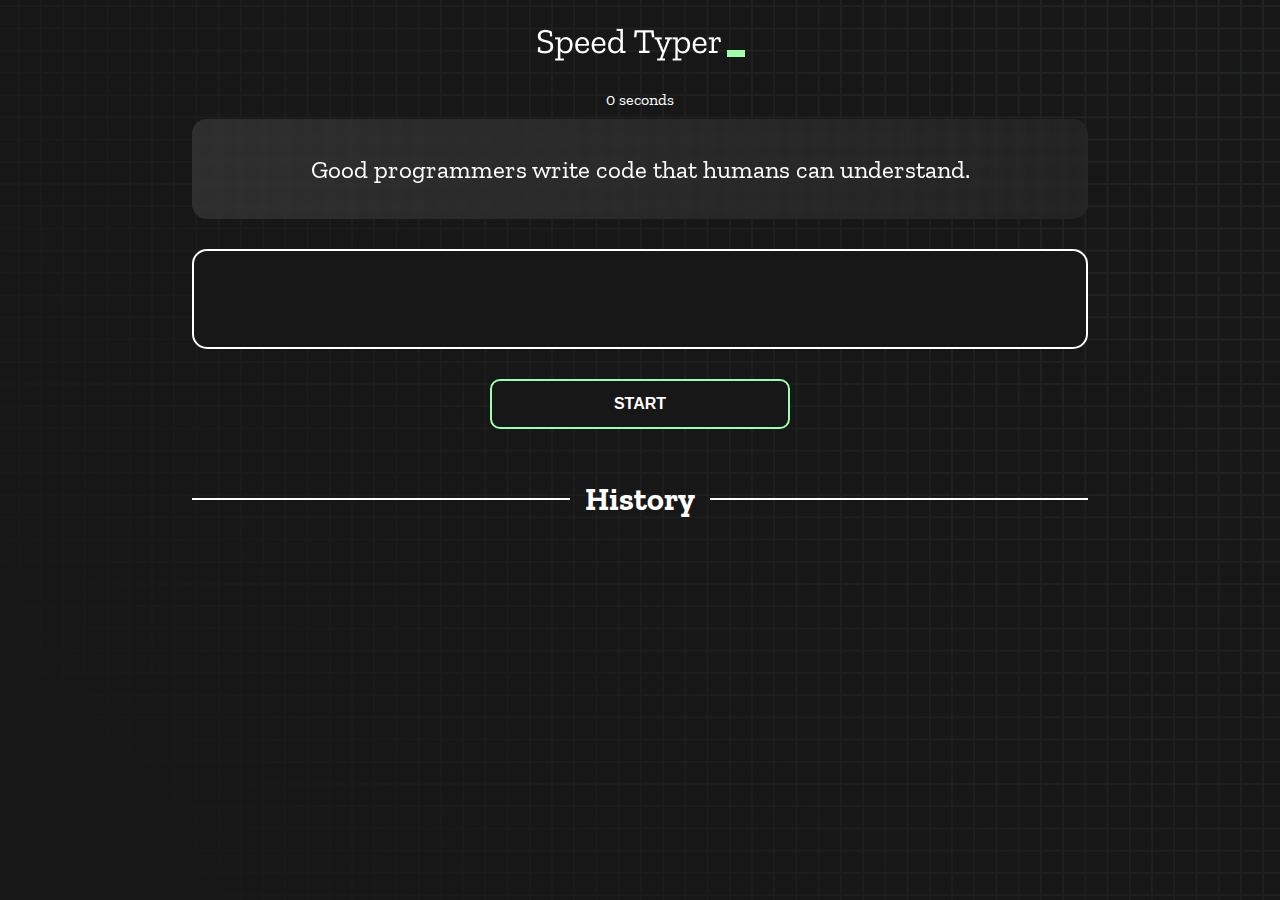
==== index.html @ f3b8fdb4 "Initial commit" ====
<!DOCTYPE html>
<html lang="en">
  <head>
    <meta charset="UTF-8" />
    <meta http-equiv="X-UA-Compatible" content="IE=edge" />
    <meta name="viewport" content="width=device-width, initial-scale=1.0" />
    <title>Speed Monster</title>
    <link rel="stylesheet" href="styles.css" />
    <link rel="preconnect" href="https://fonts.googleapis.com" />
    <link rel="preconnect" href="https://fonts.gstatic.com" crossorigin />
    <link
      href="https://fonts.googleapis.com/css2?family=Zilla+Slab:wght@300;400;500&display=swap"
      rel="stylesheet"
    />
  </head>
  <body>
    <h1 class="title"><img src="./logo.png" /></h1>
    <div id="show-time">0 seconds</div>

    <div class="box-container">
      <div id="question"></div>

      <div id="display" class="inactive"></div>

      <div class="buttons">
        <button id="starts">START</button>
      </div>

      <div class="divider-container">
        <div class="line"></div>
        <h1 class="title2">History</h1>
        <div class="line"></div>
      </div>
      <div id="histories"></div>
    </div>

    <div id="countdown"></div>
    <div id="modal-background" class="hidden"></div>
    <div id="result" class="hidden"></div>

    <script src="./history.js"></script>
    <script src="./script.js"></script>
  </body>
</html>
---- styles.css ----
* {
  padding: 0;
  margin: 0;
  box-sizing: border-box;
}

body {
  background-image: url("./bg.png");
  background-size: cover;
  background-position: left top;
  font-family: "Zilla Slab", serif;
}

.box-container {
  width: 70%;
  margin: 0 auto;
}

#question {
  height: 100px;
  display: flex;
  align-items: center;
  justify-content: center;
  color: white;
  font-size: 25px;
  border-radius: 15px;
  background: rgb(255, 255, 255);
  background: linear-gradient(
    92.49deg,
    rgba(255, 255, 255, 0.1) 0.18%,
    rgba(255, 255, 255, 0.05) 99.85%
  );
  backdrop-filter: blur(5px);
  margin-bottom: 30px;
}

#display {
  height: 100px;
  display: flex;
  flex-wrap: wrap;
  align-items: center;
  padding-left: 5rem;
  color: white;
  font-size: 32px;
  background-color: #171717;
  border: 2px solid #9dffad;
  border-radius: 15px;
}

#countdown {
  position: fixed;
  height: 100vh;
  width: 100vw;
  background-color: rgba(0, 0, 0, 0.8);
  top: 0;
  left: 0;
  display: flex;
  align-items: center;
  justify-content: center;
  font-size: 3rem;
  color: white;
  display: none;
}
#result {
  position: fixed;
  top: 10%; 
  left: 10%;
  transform: translate(-50%, -50%);
  height: 250px;
  width: 400px;
  background-color: #171717;
  border-radius: 15px;
  border: 2px solid #9dffad;
  color: white;
  text-align: center;
  padding: 2rem;
}
#show-time{
  text-align: center;
  color: white;
  margin: 10px 0;
}

.green {
  color: #9dffad;
}
.red {
  color: #eb6565;
}
.bold {
  font-weight: 700;
}
.inactive {
  border: 2px solid white !important;
}
.hidden {
  display: none;
}
.title {
  text-align: center;
  color: white;
  margin: 20px 0;
}

.divider-container {
  height: 80px;
  display: flex;
  justify-content: center;
  align-items: center;
  gap: 15px;
  margin: 0 auto;
}

.line {
  height: 2px;
  background: white;
  width: 100%;
}

.title2 {
  color: white;
  display: block;
}

.buttons {
  display: flex;
  justify-content: center;
  margin: 30px 0;
}
button {
  padding: 10px 20px;
  border: none;
  font-size: 16px;
  font-weight: bold;
  width: 300px;
  height: 50px;
  color: white;
  background-color: #171717;
  border-radius: 10px;
  border: 2px solid #9dffad;
  cursor: pointer;
}

#histories {
  display: flex;
  flex-wrap: wrap;
  justify-content: space-around;
}

.card {
  width: 100%;
  height: 100%;
  padding: 50px;
  display: flex;
  justify-content: space-between;
  align-items: center;
  padding: 20px 30px;
  color: white;
  border-radius: 15px;
  background: rgb(255, 255, 255);
  background: linear-gradient(
    92.49deg,
    rgba(255, 255, 255, 0.1) 0.18%,
    rgba(255, 255, 255, 0.05) 99.85%
  );
  backdrop-filter: blur(5px);
  margin-bottom: 30px;
}

#modal-background {
  background: rgb(255, 255, 255);
  background: linear-gradient(
    92.49deg,
    rgba(255, 255, 255, 0.1) 0.18%,
    rgba(255, 255, 255, 0.05) 99.85%
  );
  backdrop-filter: blur(5px);
  height: 100vh;
  width: 100%;
  position: fixed;
  top: 0;
}

@media only screen and (max-width: 700px) {
  .box-container {
    padding: 0 20px;
    width: 100%;
  }
  .card {
    flex-direction: column;
  }
}
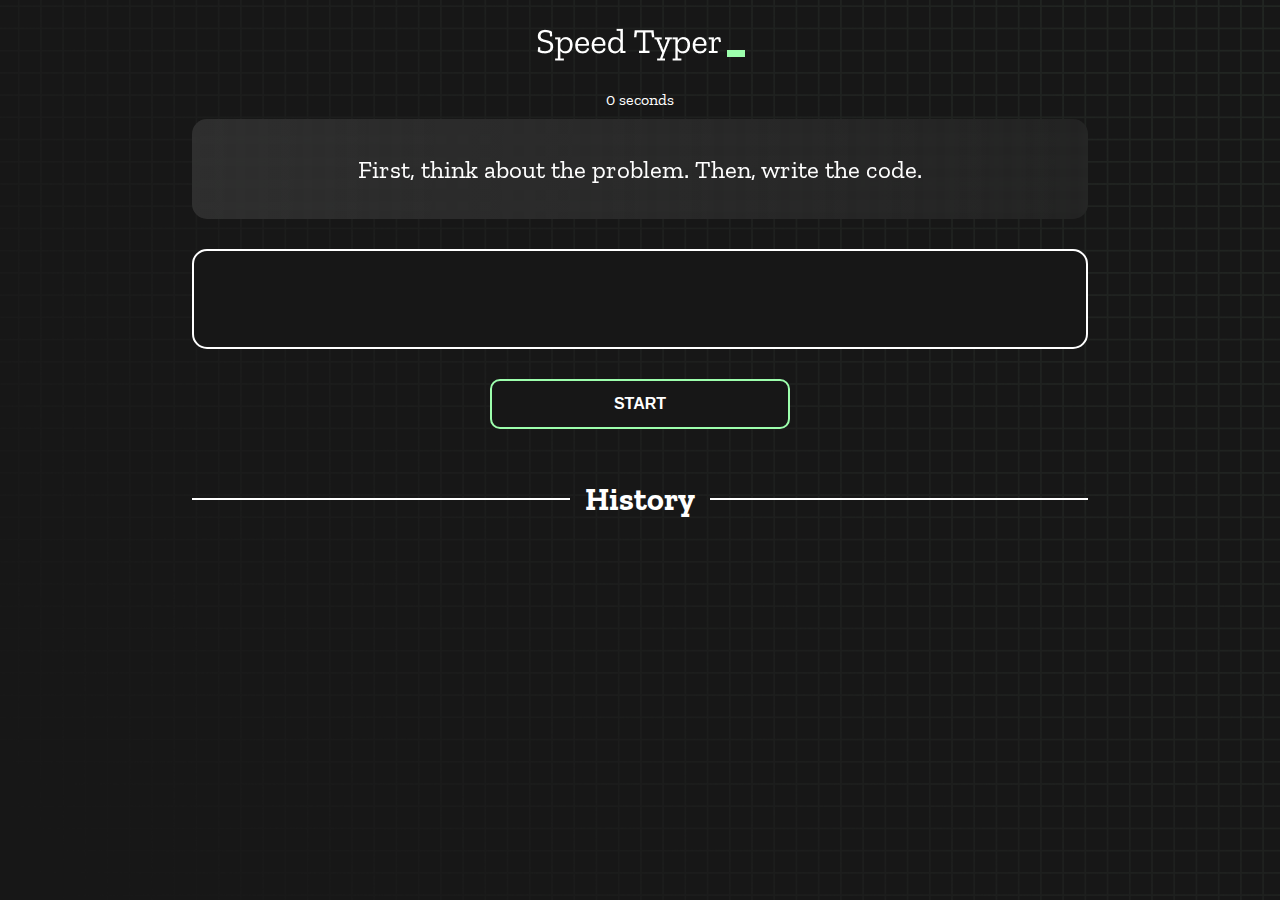
==== commit 1ebc42fc: "title change test" ====
--- a/index.html
+++ b/index.html
@@ -1,44 +1,44 @@
 <!DOCTYPE html>
 <html lang="en">
-  <head>
-    <meta charset="UTF-8" />
-    <meta http-equiv="X-UA-Compatible" content="IE=edge" />
-    <meta name="viewport" content="width=device-width, initial-scale=1.0" />
-    <title>Speed Monster</title>
-    <link rel="stylesheet" href="styles.css" />
-    <link rel="preconnect" href="https://fonts.googleapis.com" />
-    <link rel="preconnect" href="https://fonts.gstatic.com" crossorigin />
-    <link
-      href="https://fonts.googleapis.com/css2?family=Zilla+Slab:wght@300;400;500&display=swap"
-      rel="stylesheet"
-    />
-  </head>
-  <body>
-    <h1 class="title"><img src="./logo.png" /></h1>
-    <div id="show-time">0 seconds</div>
 
-    <div class="box-container">
-      <div id="question"></div>
+<head>
+  <meta charset="UTF-8" />
+  <meta http-equiv="X-UA-Compatible" content="IE=edge" />
+  <meta name="viewport" content="width=device-width, initial-scale=1.0" />
+  <title>Type Monster</title>
+  <link rel="stylesheet" href="styles.css" />
+  <link rel="preconnect" href="https://fonts.googleapis.com" />
+  <link rel="preconnect" href="https://fonts.gstatic.com" crossorigin />
+  <link href="https://fonts.googleapis.com/css2?family=Zilla+Slab:wght@300;400;500&display=swap" rel="stylesheet" />
+</head>
 
-      <div id="display" class="inactive"></div>
+<body>
+  <h1 class="title"><img src="./logo.png" /></h1>
+  <div id="show-time">0 seconds</div>
 
-      <div class="buttons">
-        <button id="starts">START</button>
-      </div>
+  <div class="box-container">
+    <div id="question"></div>
 
-      <div class="divider-container">
-        <div class="line"></div>
-        <h1 class="title2">History</h1>
-        <div class="line"></div>
-      </div>
-      <div id="histories"></div>
+    <div id="display" class="inactive"></div>
+
+    <div class="buttons">
+      <button id="starts">START</button>
     </div>
 
-    <div id="countdown"></div>
-    <div id="modal-background" class="hidden"></div>
-    <div id="result" class="hidden"></div>
+    <div class="divider-container">
+      <div class="line"></div>
+      <h1 class="title2">History</h1>
+      <div class="line"></div>
+    </div>
+    <div id="histories"></div>
+  </div>
 
-    <script src="./history.js"></script>
-    <script src="./script.js"></script>
-  </body>
-</html>
+  <div id="countdown"></div>
+  <div id="modal-background" class="hidden"></div>
+  <div id="result" class="hidden"></div>
+
+  <script src="./history.js"></script>
+  <script src="./script.js"></script>
+</body>
+
+</html>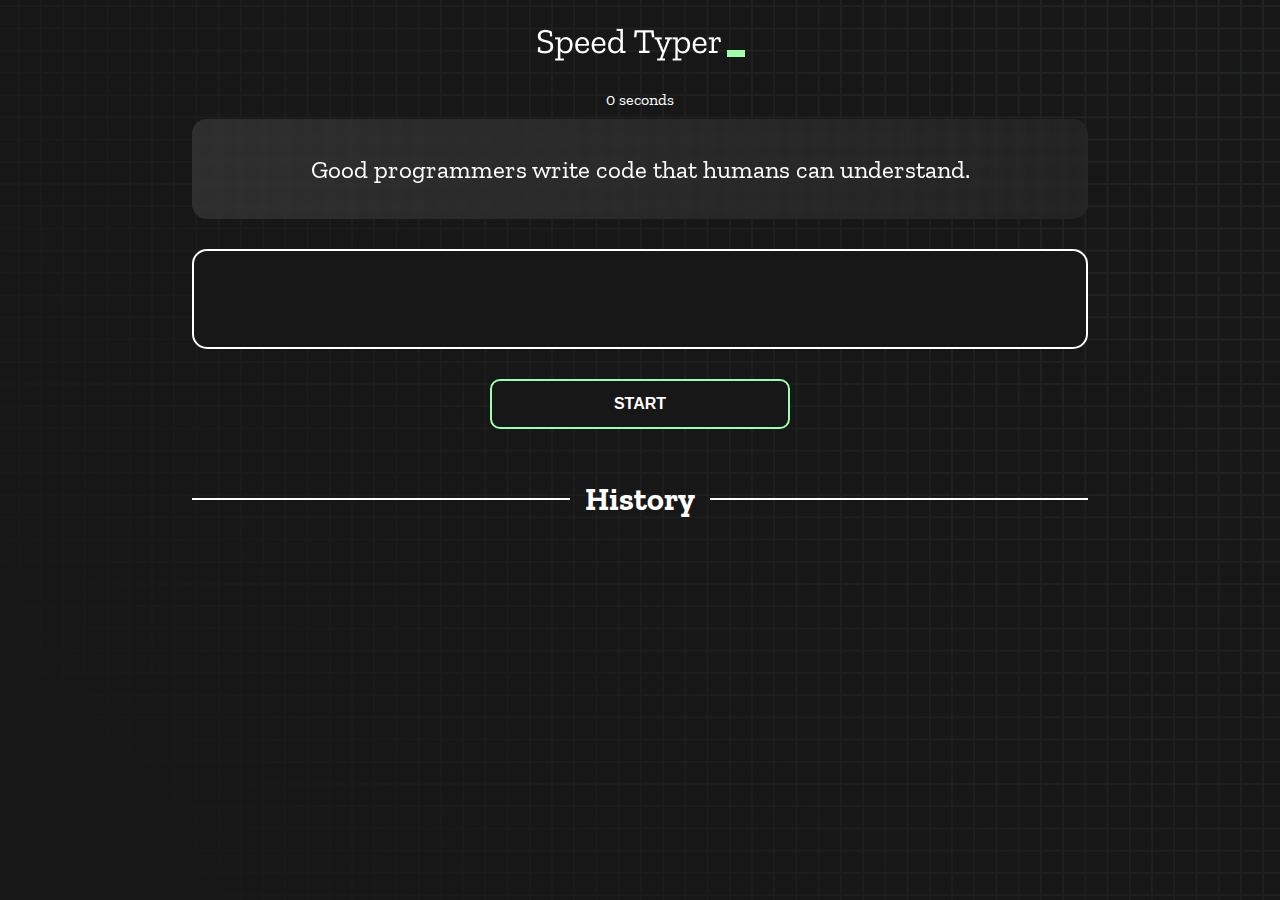
==== commit faa7bbd8: "modal centered" ====
--- a/index.html
+++ b/index.html
@@ -34,7 +34,7 @@
   </div>
 
   <div id="countdown"></div>
-  <div id="modal-background" class="hidden"></div>
+  <div id="modal-background" class="hidden" style="margin-left: 10px;"></div>
   <div id="result" class="hidden"></div>
 
   <script src="./history.js"></script>
--- a/styles.css
+++ b/styles.css
@@ -25,11 +25,9 @@
   font-size: 25px;
   border-radius: 15px;
   background: rgb(255, 255, 255);
-  background: linear-gradient(
-    92.49deg,
-    rgba(255, 255, 255, 0.1) 0.18%,
-    rgba(255, 255, 255, 0.05) 99.85%
-  );
+  background: linear-gradient(92.49deg,
+      rgba(255, 255, 255, 0.1) 0.18%,
+      rgba(255, 255, 255, 0.05) 99.85%);
   backdrop-filter: blur(5px);
   margin-bottom: 30px;
 }
@@ -61,10 +59,11 @@
   color: white;
   display: none;
 }
+
 #result {
   position: fixed;
-  top: 10%; 
-  left: 10%;
+  top: 50%;
+  left: 50%;
   transform: translate(-50%, -50%);
   height: 250px;
   width: 400px;
@@ -75,7 +74,8 @@
   text-align: center;
   padding: 2rem;
 }
-#show-time{
+
+#show-time {
   text-align: center;
   color: white;
   margin: 10px 0;
@@ -84,18 +84,23 @@
 .green {
   color: #9dffad;
 }
+
 .red {
   color: #eb6565;
 }
+
 .bold {
   font-weight: 700;
 }
+
 .inactive {
   border: 2px solid white !important;
 }
+
 .hidden {
   display: none;
 }
+
 .title {
   text-align: center;
   color: white;
@@ -127,6 +132,7 @@
   justify-content: center;
   margin: 30px 0;
 }
+
 button {
   padding: 10px 20px;
   border: none;
@@ -148,7 +154,7 @@
 }
 
 .card {
-  width: 100%;
+  width: 30%;
   height: 100%;
   padding: 50px;
   display: flex;
@@ -158,22 +164,18 @@
   color: white;
   border-radius: 15px;
   background: rgb(255, 255, 255);
-  background: linear-gradient(
-    92.49deg,
-    rgba(255, 255, 255, 0.1) 0.18%,
-    rgba(255, 255, 255, 0.05) 99.85%
-  );
+  background: linear-gradient(92.49deg,
+      rgba(255, 255, 255, 0.1) 0.18%,
+      rgba(255, 255, 255, 0.05) 99.85%);
   backdrop-filter: blur(5px);
   margin-bottom: 30px;
 }
 
 #modal-background {
   background: rgb(255, 255, 255);
-  background: linear-gradient(
-    92.49deg,
-    rgba(255, 255, 255, 0.1) 0.18%,
-    rgba(255, 255, 255, 0.05) 99.85%
-  );
+  background: linear-gradient(92.49deg,
+      rgba(255, 255, 255, 0.1) 0.18%,
+      rgba(255, 255, 255, 0.05) 99.85%);
   backdrop-filter: blur(5px);
   height: 100vh;
   width: 100%;
@@ -186,7 +188,9 @@
     padding: 0 20px;
     width: 100%;
   }
+
   .card {
     flex-direction: column;
+    width: 100%;
   }
-}
+}